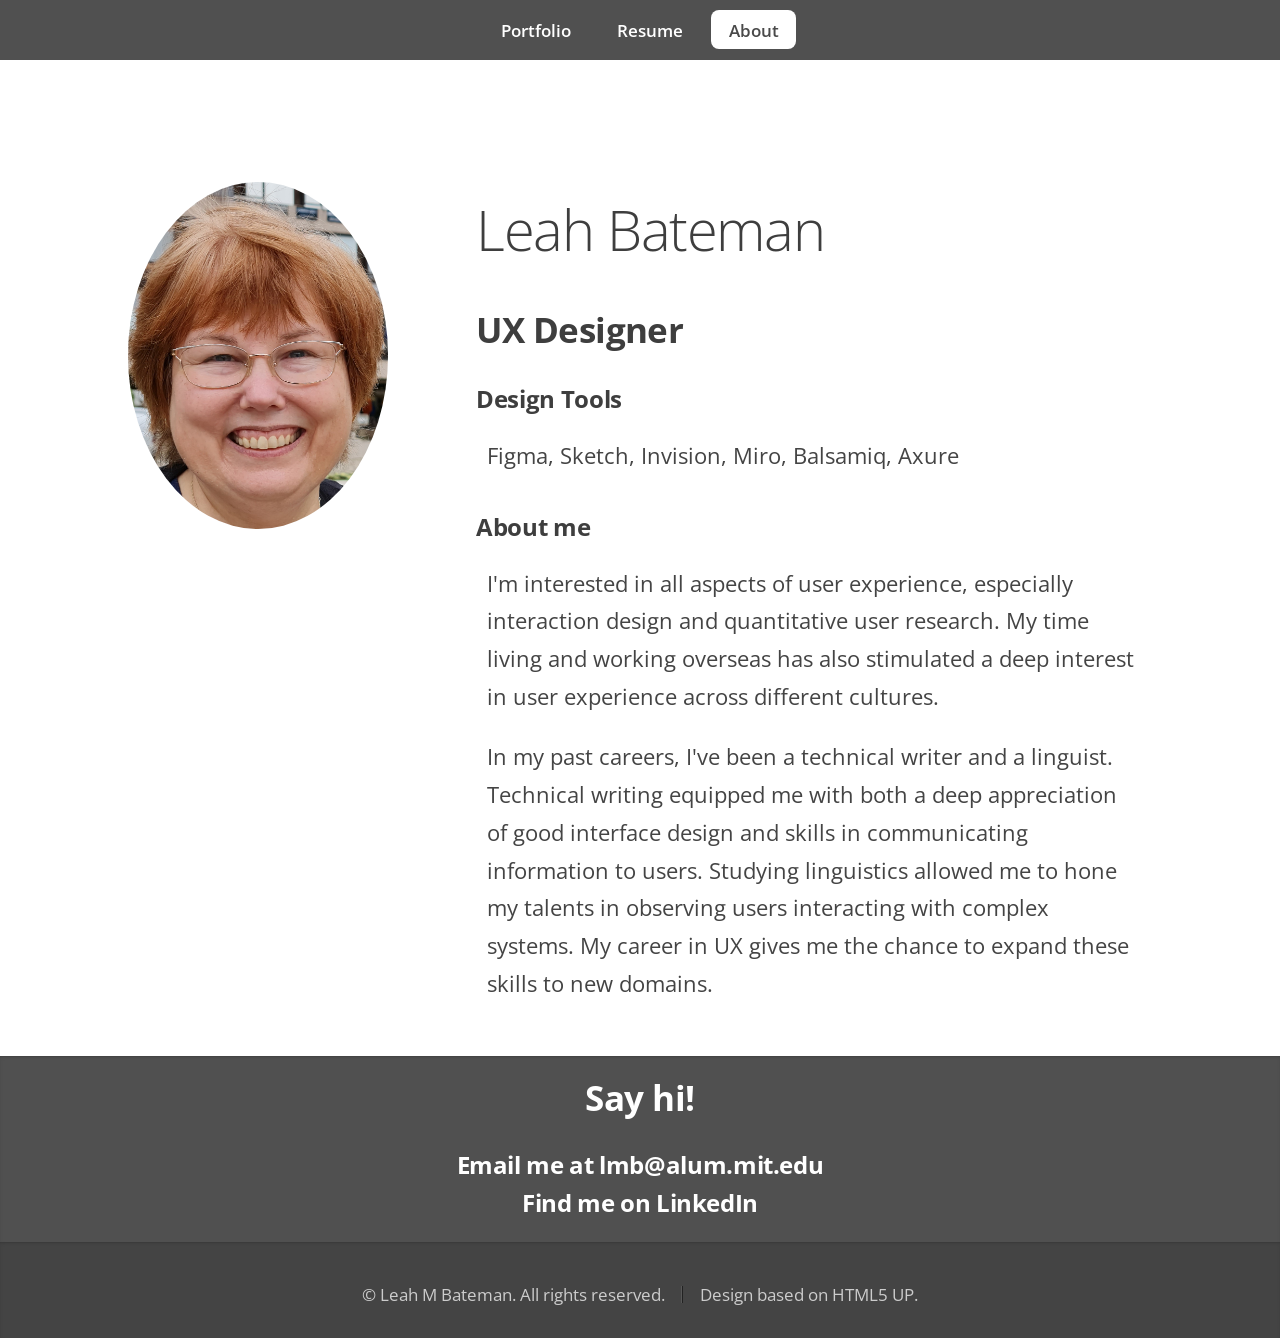
==== aboutleah.html @ 3ab640d7 "Initial commit" ====
<!DOCTYPE HTML>
<!--
	Miniport by HTML5 UP
	html5up.net | @n33co
	Free for personal and commercial use under the CCA 3.0 license (html5up.net/license)
-->
<html lang="en">
	<head>
		<title>About Leah Bateman</title>
		<meta http-equiv="content-type" content="text/html; charset=utf-8" />
		<!--[if lte IE 8]><script src="css/ie/html5shiv.js"></script><![endif]-->
		<link rel="stylesheet" href="https://fonts.googleapis.com/css?family=Lato">
		<link rel="stylesheet" href="css/style.css">
		<link rel="icon" type="image/x-icon" href="/images/favicon.ico">
		<script src="js/jquery.min.js"></script>
		<script src="js/jquery.scrolly.min.js"></script>
		<script src="js/init.js"></script>
		<!--[if lte IE 8]><link rel="stylesheet" href="css/ie/v8.css" /><![endif]-->
		<!--[if lte IE 9]><link rel="stylesheet" href="css/ie/v9.css" /><![endif]-->
	</head>
	<body>
		<div class="pagewrap index">
		
		<!-- Nav -->
			<nav id="nav">
				<ul class="container">
					<li><a href="index.html">Portfolio</a></li>
					<li><a href="resume.html">Resume</a></li>
					<li class="selected"><a href="#" class="selected">About</a></li>
					</ul>
			</nav>

		<!-- About -->
			<div class="wrapper style1 first">
				<article class="container" id="top">
					<div class="row">
						<div class="thirds">
							<span class="image fit"><img src="images/leah.jpg" alt="Photo of Leah" /></span>
						</div>
						<div class="twothirds">
							<header>
								<h1>Leah Bateman</h1>
								<h2>UX Designer</h2>
								
								<h3>Design Tools</h3>
								<p>Figma, Sketch, Invision, Miro, Balsamiq, Axure</p>
								
								<h3>About me</h3>
								<p>I'm interested in all aspects of user experience, especially interaction design and quantitative user research. My time living and working overseas has also stimulated a deep interest in user experience across different cultures.</p>
								<p>In my past careers, I've been a technical writer and a linguist. Technical writing equipped me with both a deep appreciation of good interface design and skills in communicating information to users. Studying linguistics allowed me to hone my talents in observing users interacting with complex systems. My career in UX gives me the chance to expand these skills to new domains.</p>
							</header>
						</div>
					</div>
				</article>
			</div>
			
		<!-- Contact -->
			<div class="wrapper style4">
				<article id="contact" class="container 75%">
					<header>
						<h2>Say hi!</h2>
						<h3>Email me at <span class="blockspam" aria-hidden="true">PLEASE GO AWAY!</span> lmb@<!-- sdfjsdhfkjypcs -->alum.mit.edu</h3>
						<h3><a href="https://www.linkedin.com/pub/leah-bateman/0/380/a92" target="_blank">Find me on LinkedIn</a></h3>
					</header>
				</article>
			</div>
		
		<!-- Footer -->	
			<div class="wrapper style5">
				<footer>
					<ul id="copyright">
						<li>&copy; Leah M Bateman. All rights reserved.</li><li>Design based on <a href="http://html5up.net">HTML5 UP</a>.</li>
					</ul>
				</footer>
			</div>
		</div> 

	</body>
</html>
---- css/style.css ----
@charset 'UTF-8';
@import url('http://fonts.googleapis.com/css?family=Open+Sans:300,300italic,600,600italic,700');
@import url('font-awesome.min.css');

/* This is a test */

/*
	Miniport by HTML5 UP
	html5up.net | @n33co
	Free for personal and commercial use under the CCA 3.0 license (html5up.net/license)
*/

/* Resets (http://meyerweb.com/eric/tools/css/reset/ | v2.0 | 20110126 | License: none (public domain)) */

	html,body,div,span,applet,object,iframe,h1,h2,h3,h4,h5,h6,p,blockquote,pre,a,abbr,acronym,address,big,cite,code,del,dfn,em,img,ins,kbd,q,s,samp,small,strike,strong,sub,sup,tt,var,b,u,i,center,dl,dt,dd,ol,ul,li,fieldset,form,label,legend,table,caption,tbody,tfoot,thead,tr,th,td,article,aside,canvas,details,embed,figure,figcaption,footer,header,hgroup,menu,nav,output,ruby,section,summary,time,mark,audio,video{margin:0;padding:0;border:0;font-size:100%;font:inherit;vertical-align:baseline;}article,aside,details,figcaption,figure,footer,header,hgroup,menu,nav,section{display:block;}body{line-height:1;}blockquote,q{quotes:none;}blockquote:before,blockquote:after,q:before,q:after{content:'';content:none;}table{border-collapse:collapse;border-spacing:0;}body{-webkit-text-size-adjust:none}

/* Box Model */

	*, *:before, *:after {
		-moz-box-sizing: border-box;
		-webkit-box-sizing: border-box;
		box-sizing: border-box;
	}

/*********************************************************************************/
/* Basic                                                                         */
/*********************************************************************************/

	body,input,textarea,select, p {
		font-family: 'Open Sans', sans-serif;
		font-size: 13pt;
		line-height: 1.85em;
		color: #444;
		font-weight: 400;
	}

	body.is-loading * {
		-moz-transition: none !important;
		-webkit-transition: none !important;
		-o-transition: none !important;
		-ms-transition: none !important;
		transition: none !important;
		-moz-animation: none !important;
		-webkit-animation: none !important;
		-o-animation: none !important;
		-ms-animation: none !important;
		animation: none !important;
	}
	
	a {
		/* color: #43B3E0; */
		text-decoration: none;
		-moz-transition: color .2s ease-in-out;
		-webkit-transition: color .2s ease-in-out;
		-o-transition: color .2s ease-in-out;
		-ms-transition: color .2s ease-in-out;
		transition: color .2s ease-in-out;
	}
	
/*		a:hover
		{
			color: #43bff0 !important;
		} */

		.box.style2 .image:hover, .image:focus
		{
			outline: #757575 solid 3px;
			outline-offset: 5px;
		}

		.wrapper.style4 a:hover, a:focus {
			outline: #fff solid 2px;
			outline-offset: 3px;
		}

		a img
		{
			border: 0;
		}

		.left {
			text-align: left;
		}

		.right {
			text-align: right;
		}

	b, strong
	{
		font-weight: 600;
		color: #3e3e3e;
	}

	i, em
	{
		font-style: italic;
	}

	sub
	{
		position: relative;
		top: 0.5em;
		font-size: 0.8em;
	}
	
	sup
	{
		position: relative;
		top: -0.5em;
		font-size: 0.8em;
	}

	blockquote {
		border-left: solid 0.75em #eee;
		padding: 1em 0 1em 1.5em;
		font-style: italic;
	}
				
	h1, h2, h3, h4, h5, h6 {
		color: #3e3e3e;
		margin: 0 0 1em 0;
	}
	
	h1 a, h2 a, h3 a, h4 a, h5 a, h6 a {
		text-decoration: none;
		color: inherit;
	}
	
	h1 {
		font-size: 3.25em;
		font-weight: 300;
		letter-spacing: -0.025em;
		line-height: 1em;
	}
	
	h1 strong {
		font-weight: 700;
	}
	
	h2, h3, h4, h5, h6 {
		font-weight: 700;
	}

	h2 {
		font-size: 2em;
		letter-spacing: -0.015em;
	}
	
	h3 {
		font-size: 1.4em;
		letter-spacing: -0.015em;
		margin-top: 1.5em;
		margin-bottom: 0.25em;
	}

	h4 {
		font-size: 1.2em;
		letter-spacing: -0.015em;
		margin-top: 1.25em;
		margin-bottom: 0.25em;
	}

	header {
		margin: 0 0 2em 0;
	}
	
	header > p {
			font-size: 1.25em;
			margin: 0.5em;
	}

	footer {
		margin: 1em 0 0 0;
	}
	
	footer > p {
		font-size: 1.25em;
	}

	em, i
	{
		font-style: italic;
	}

	br.clear
	{
		clear: both;
	}
	
	hr
	{
		border: 0;
		border-top: solid 1px #444;
		border-top-color: rgba(0,0,0,0.35);
		box-shadow: 0px 1px 0px 0px rgba(255,255,255,0.1);
		height: 1px;
		margin: 1em 0 2em 0;
	}


	p, ul, ol, dl, table
	{
		margin-bottom: 1em;
	}

/* Container */

	.container {
		margin-left: auto;
		margin-right: auto;
		max-width: 1024px; !important
	}

	.portfoliocontainer {
		max-width: 1200px;
		margin-left: auto;
		margin-right: auto;
	}

/* Grid */

	.row {
		border-bottom: solid 1px transparent;
		margin-top: 0.5em;
		margin-left: auto;
		margin-right: auto;
	}

	.row.default {
		max-width: 1024px;
	}

	.row.portfolio {
		width: 1200px !important;
		padding-bottom: 1.5em;
		margin: auto;
	}

	.row > * {
		float: left;
	}

	.row:after, .row:before {
		content: '';
		display: block;
		clear: both;
		height: 0;
	}

	.row.uniform > * > :first-child {
		margin-top: 0;
	}

	.row.uniform > * > :last-child {
		margin-bottom: 0;
	}

/* Section/Article */
	
		section,
		article
		{
			margin-bottom: 3em;
		}
		
		section > :last-child,
		article > :last-child
		{
			margin-bottom: 0;
		}

		section:last-child,
		article:last-child
		{
			margin-bottom: 0;
		}

/* Image */

		.image
		{
			display: inline-block;
			position: relative;
		}
		
			.image img
			{
				display: block;
				width: 100%;
			}

			.image.fit
			{
				display: block;
				width: 100%;
			}
			
			.image.featured
			{
				display: block;
				width: 100%;
				margin: 0 0 2em 0;
			}
			
				.image.featured.padded
				{
					padding: 0 6%;
				}
					
			
			.image.left
			{
				float: left;
				margin: 0 2em 2em 0;
			}
			
			.image.centered
			{
				display: block;
				margin: 0 0 2em 0;
			}

				.image.centered img
				{
					margin: 0 auto;
					width: auto;
				}

		.hero {
			width: 100%;
		}

		.non-hero {
			width: 100%;
		}

		.card {
			border: 1px solid #d9d9d9;
		}

/* Button */
	
		input[type="button"],
		input[type="submit"],
		input[type="reset"],
		.button
		{
			-webkit-appearance: none;
			position: relative;
			display: inline-block;
			color: #fff !important;
			text-decoration: none;
			font-weight: 700;
			border: 0;
			outline: 0;
			cursor: pointer;
			border-radius: 8px;
			text-shadow: -1px -1px 0.5px rgba(0,0,0,0.5);
			overflow: hidden;
			box-shadow: inset 0px 0px 0px 1px rgba(0,0,0,0.5), inset 0px 2px 1px 0px rgba(255,255,255,0.75);
			background: #43B3E0;
			background-image:	url('images/bg.png'),		-moz-linear-gradient(top, rgba(0,0,0,0), rgba(0,0,0,0.2));
			background-image:	url('images/bg.png'),		-webkit-linear-gradient(top, rgba(0,0,0,0), rgba(0,0,0,0.2));
			background-image:	url('images/bg.png'),		-o-linear-gradient(top, rgba(0,0,0,0), rgba(0,0,0,0.2));
			background-image:	url('images/bg.png'),		-ms-linear-gradient(top, rgba(0,0,0,0), rgba(0,0,0,0.2));
			background-image:	url('images/bg.png'),		linear-gradient(top, rgba(0,0,0,0), rgba(0,0,0,0.2));
			-moz-transition: background-color .2s ease-in-out;
			-webkit-transition: background-color .2s ease-in-out;
			-o-transition: background-color .2s ease-in-out;
			-ms-transition: background-color .2s ease-in-out;
			transition: background-color .2s ease-in-out;
		}

			input[type="button"]:hover,
			input[type="submit"]:hover,
			input[type="reset"]:hover,
			.button:hover
			{
				background-color: #43bff0;
				color: #fff !important;
			}
			
			input[type="button"]:active,
			input[type="submit"]:active,
			input[type="reset"]:active,
			.button:active
			{
				background-color: #3BA8D3;
				top: 1px;
			}
		
			input[type="button"].alt,
			input[type="submit"].alt,
			input[type="reset"].alt,
			.button.alt
			{
				background-color: #444;
				box-shadow: inset 0px 0px 0px 1px #242424, inset 0px 2px 1px 0px rgba(255,255,255,0.2);
			}

				input[type="button"].alt:hover,
				input[type="submit"].alt:hover,
				input[type="reset"].alt:hover,
				.button.alt:hover
				{
					background-color: #4f4f4f;
					color: #fff !important;
				}
				
				input[type="button"].alt:active,
				input[type="submit"].alt:active,
				input[type="reset"].alt:active,
				.button.alt:active
				{
					background-color: #3f3f3f;
				}

				input[type="button"],
				input[type="submit"],
				input[type="reset"],
				.button
				{
					padding: 0.5em 1.5em 0.5em 1.5em;
					font-size: 1em;
				}

					input[type="button"].big,
					input[type="submit"].big,
					input[type="reset"].big,
					.button.big
					{
						font-size: 1.25em;
						letter-spacing: -0.025em;
					}

					.project input[type="button"].big,
					.project input[type="submit"].big,
					.project input[type="reset"].big,
					.button.big
					{
						margin-top: 0.5em;
					}

/* List */

		ul
		{
		}

			ul.default
			{
				list-style: disc;
				font-size: 1.1em;
				line-height: 1.5em;
				padding-left: 1em;
			}
			
				ul.default li
				{
					padding-top: 0.5em;
					padding-left: 0.5em;
				}

				ul.default li ul {
					list-style: circle;
					margin-left: 1em;
					margin-bottom: 0;
				}
				
			ul.social
			{
				cursor: default;
				margin: 0;
			}
			
				ul.social li
				{
					position: relative;
					display: inline-block;
					margin: 0.25em;
					top: 0;
				}

					ul.social li a {
						display: block;
						width: 48px;
						height: 48px;
						border-radius: 6px;
						top: 0;
						position: relative;

						-moz-transition: top .2s ease-in-out;
						-webkit-transition: top .2s ease-in-out;
						-o-transition: top .2s ease-in-out;
						-ms-transition: top .2s ease-in-out;
						transition: top .2s ease-in-out;
					}

					ul.social li a:before {
						background-color: #444;
						background-image: url('images/bg.png'),		-moz-linear-gradient(top, rgba(0,0,0,0), rgba(0,0,0,0.2));
						background-image: url('images/bg.png'),		-ms-linear-gradient(top, rgba(0,0,0,0), rgba(0,0,0,0.2));
						background-image: url('images/bg.png'),		-o-linear-gradient(top, rgba(0,0,0,0), rgba(0,0,0,0.2));
						background-image: url('images/bg.png'),		-webkit-linear-gradient(top, rgba(0,0,0,0), rgba(0,0,0,0.2));
						background-image: url('images/bg.png'),		linear-gradient(top, rgba(0,0,0,0), rgba(0,0,0,0.2));
						border-radius: 6px;
						box-shadow: inset 0px 0px 0px 1px #282828, inset 0px 2px 1px 0px rgba(255,255,255,0.1);
						color: #2E2E2E !important;
						display: block;
						font-size: 26px;
						height: 48px;
						line-height: 48px;
						text-align: center;
						outline: 0;
						overflow: hidden;
						text-shadow: 1px 1px 0px rgba(255,255,255,0.1);
						width: 48px;

						-moz-transition: background-color .2s ease-in-out;
						-webkit-transition: background-color .2s ease-in-out;
						-o-transition: background-color .2s ease-in-out;
						-ms-transition: background-color .2s ease-in-out;
						transition: background-color .2s ease-in-out;
					}

						ul.social li a.fa-twitter		{ background-color: #2DAAE4; }
						ul.social li a.fa-facebook		{ background-color: #3C5A98; }
						ul.social li a.fa-dribbble		{ background-color: #C4376B; }
						ul.social li a.fa-linkedin		{ background-color: #006599; }
						ul.social li a.fa-tumblr		{ background-color: #51718A; }
						ul.social li a.fa-google-plus	{ background-color: #DA2713; }
						ul.social li a.fa-github		{ background-color: #FAFAFA; }
						ul.social li a.fa-rss			{ background-color: #F2600B; }
						ul.social li a.fa-instagram		{ background-color: #E0D7C8; }
						ul.social li a.fa-foursquare	{ background-color: #39A3D4; }
						ul.social li a.fa-skype			{ background-color: #10BEF1; }
						ul.social li a.fa-soundcloud	{ background-color: #FE5419; }
						ul.social li a.fa-youtube		{ background-color: #BF2E25; }
						ul.social li a.fa-blogger		{ background-color: #FF6501; }
						ul.social li a.fa-flickr		{ background-color: #0062DB; }
						ul.social li a.fa-vimeo			{ background-color: #4C8AB0; }

						ul.social li a:hover
						{
							top: -5px;
						}
						
							ul.social li a:hover:before
							{
								background-color: transparent;
							}

			ul.actions
			{
			}

				ul.actions li
				{
					display: inline-block;
					margin: 0 0 0 1em;
				}
				
					ul.actions li:first-child
					{
						margin-left: 0;
					}

		ol
		{
		}	

			ol.default
			{
				list-style: decimal;
				padding-left: 1.25em;
			}

				ol.default li
				{
					padding-left: 0.25em;
				}

		nav ul li {
			display: block;
			transition-duration: 0.5s;
		}

		nav ul li:hover {
			cursor: pointer;
		}

		nav ul li ul.dropdown {
			visibility: hidden;
			opacity: 0;
			position: absolute;
			transition: all 0.5s ease;
			margin-top: 1rem;
			left: 0;
			display: none;
		}

		nav ul li:hover > ul.dropdown,
		nav ul li ul.dropdown:hover {
			visibility: visible;
			opacity: 1;
			display: block;
		}

		nav ul li ul li {
			clear: both;
			width: 100%;
		}

/*********************************************************************************/
/* Boxes                                                                         */
/*********************************************************************************/
			
		.box {
			text-align: center;
			background: #fff;
			padding: 2em;
			box-shadow: inset 0px 0px 0px 1px rgba(0,0,0,0.15), 0px 2px 3px 0px rgba(0,0,0,0.1);
		}

		.box.style1
		{
			padding: 2em 2em 1.5em 2em;
		}

		.box.style1 h3
		{
			margin-bottom: 0.5em;
		}

		.box.style2 h3
		{
			margin-bottom: 0.25em;
		}

		.box.style2 .image
		{
			position: relative;
			left: 2em;
			top: 2em;
			padding-bottom: 2em;
			margin: -4em 0 0 -4em;
			width: auto;
		}

/*********************************************************************************/
/* Icons                                                                         */
/*********************************************************************************/

	.icon {
		text-decoration: none;
	}

		.icon:before {
			display: inline-block;
			font-family: FontAwesome;
			font-size: 1.25em;
			text-decoration: none;
			font-style: normal;
			font-weight: normal;
			line-height: 1;
			-webkit-font-smoothing:antialiased;
			-moz-osx-font-smoothing:grayscale;
		}
		
		.icon > .label {
			display: none;
		}

		.icon.featured
		{
			color: #EA8A95;
			display: block;
			margin: 0 0 1.5em 0;
			cursor: default;
		}
		
			.icon.featured:before
			{
				font-size: 6em;
			}

/*********************************************************************************/
/* Wrappers                                                                      */
/*********************************************************************************/

	.wrapper
	{
		text-align: center;
		padding: 1.5em 0 1em 0;
		box-shadow: inset 0px 1px 0px 0px rgba(0,0,0,0.05), inset 0px 2px 3px 0px rgba(0,0,0,0.1);
	}

		.wrapper.first
		{
			padding-top: 10em;
			box-shadow: none;
		}

		.wrapper.style1
		{
			background-image: none;
			background-color: #fff;
		}
		
		.wrapper.style2
		{
			background-color: #fafafa;
			text-shadow: 1px 1px 0px #fff;
		}
		
		.wrapper.style3
		{
			background-color: #fff;
			margin-top: 0;
			margin-bottom: 0;
		}

		.wrapper.style4
		{
			background-color: #505050;
			color: #fff;
		}

		.wrapper.style4 h3 {
			margin-top: 0;
		}

		.wrapper.style5
		{
			background-color: #444;
			color: #fff;
		}

		.wrapper.style4 h1, 
		.wrapper.style4 h2, 
		.wrapper.style4 h3, 
		.wrapper.style4 h4, 
		.wrapper.style4 h5, 
		.wrapper.style4 h6
		{
			color: #fff;
		}
		
/*********************************************************************************/
/* Nav                                                                           */
/*********************************************************************************/

	#nav {
		background-color: #505050;
		text-align: center;
		position: fixed;
		left: 0;
		top: 0;
		width: 100%;
		z-index: 10000;
		cursor: default;
 		overflow: hidden;
 	}
	
	#nav ul {
		margin-bottom: 0;
	}

	#nav li {
		display: inline-block;
	}
	
	#nav a.selected {
		background-color: #fff;
		color: #494949;
	}

	#nav a {
			position: relative;
			display: block;
			color: #fff;
			font-weight: 600;
			text-decoration: none;
			padding: 0.2em 1em 0.2em 1em;
			border-radius: 8px;
			margin: 0.6em 0.2em 0.6em 0.2em;
			outline: 0;			
			-moz-transition: background-color .2s ease-in-out;
			-webkit-transition: background-color .2s ease-in-out;
			-o-transition: background-color .2s ease-in-out;
			-ms-transition: background-color .2s ease-in-out;
			transition: background-color .2s ease-in-out;
	}
		
	#nav a:hover {
		color: #fff !important;
		background: #000;
	}

	#nav a:focus {
		outline: #fff solid 2px;
		outline-offset: 3px;
	}

	#nav a.active:before {
		content: '';
		display: block;
		position: absolute;
		bottom: -0.6em;
		left: 50%;
		margin-left: -0.75em;
		border-left: solid 0.75em transparent;
		border-right: solid 0.75em transparent;
		border-top: solid 0.6em #282828;
	}

	#nav a:active {
		background: #484848;
	}

/*********************************************************************************/
/* Articles                                                                      */
/*********************************************************************************/

	#top .image {
			width: 15em;
			border-radius: 50%;
			margin: 0;
	}

	#top .image img	{
		border-radius: 50%;
	}

	#top p a {
		color: inherit;
	}

	#top {
		text-align: left;
	}

	#top h1 {
		margin-top: 0.35em;
	}

	#top p {
		font-size: 1.25em;
		line-height: 1.75em;
		padding-top: 0.5em;
	}
	
	.project #top p {
		font-size: 1.1em;
		line-height: 1.5em;
		padding-top: 0.5em;
		margin-bottom: 0.5em;
	}
	
	#contact footer {
		font-size: 0.9em;
	}

	#contact p {
		color: #fff;
	}

/*********************************************************************************/
/* Copyright                                                                     */
/*********************************************************************************/

	#copyright {
		font-size: 1em;
		line-height: 1em;
	}
	
	#copyright a {
		color: inherit;

		-moz-transition: color .2s ease-in-out;
		-webkit-transition: color .2s ease-in-out;
		-o-transition: color .2s ease-in-out;
		-ms-transition: color .2s ease-in-out;
		transition: color .2s ease-in-out;
	}
	
	#copyright a:hover {
		color: #fff;
	}

	#copyright li {
		color: #ccc;
		display: inline-block;
		border-left: solid 1px rgba(0,0,0,0.5);
		box-shadow: -1px 0px 0px 0px rgba(255,255,255,0.1);
		padding: 0 0 0 1em;
		margin: 0 0 0 1em;
	}
	
	#copyright li:first-child {
		border: 0;
		box-shadow: none;
		padding-left: 0;
		margin-left: 0;
	}

/*********************************************************************************/
/* Anti-spam                                                                     */
/*********************************************************************************/

	span.blockspam {
	  display: none;
	}

/*********************************************************************************/
/* Additions by Leah                                                             */
/*********************************************************************************/

	span.bold {
		font-weight: 600;
	}

	.caption {
		font-size: .9em;
		font-style: italic;
	}

	.portfoliopage {
		max-width: 1024px;
		margin: auto;
	}

	.previousnext {
		max-width: 1024px;
		margin-left: auto;
		margin-right: auto;
		margin-top: 0.5em;
		margin-bottom: 0.5em;
	}

	.previousnext a {
		color: #00080;
	}

	.previousnext a:focus, a:hover {
		outline: #757575 2px solid;
		outline-offset: 5px;
	}

	.previousnext:after, .previousnext:before {
		content: '';
		display: block;
		clear: both;
		height: 0;
	}

	.alignleft {
		float: left;
	}

	.alignright {
		float: right;
	}

	.centered {
		width: 33.33%;
		margin: 0 auto;
		float: none;
	}

	.thirds {
		width: 31%;
		margin-right: 3%;
	}

	.thirds:last-child {
		margin-right: 0 !important;
	}

	.twothirds {
		width: 66%;
		margin-right: 0 !important;
	}

@media only screen and (max-width: 1199px) and (min-width: 992px) {
			/*********************************************************************************/
			/* Basic                                                                         */
			/*********************************************************************************/

				body
				{
					min-width: 960px;
				}

				body,input,textarea,select
				{
					font-size: 11pt;
				}

				header
				{
					margin: 0 0 0 0;
				}
				
			/*********************************************************************************/
			/* Wrappers                                                                      */
			/*********************************************************************************/

				.wrapper
				{
					padding: 2em 0 1em 0;
					text-align: center;
				}
				
					.wrapper.first
					{
						padding-top: 8em;
					}

					.wrapper.style4 .row-special
					{
						margin: 2em 0 0 0;
						padding: 0em 0 0em 0;
					}

			/*********************************************************************************/
			/* Articles                                                                      */
			/*********************************************************************************/

				#top
				{
				}

					#top .image
					{
						width: 19.5em;
						height: 19.5em;
						margin: 0;
					}
			}

@media only screen and (max-width: 991px) and (min-width: 768px) {...}

@media only screen and (max-width: 767px) and (min-width: 600px) {...}

@media only screen and (max-width: 600px) {
			/*********************************************************************************/
			/* Basic                                                                         */
			/*********************************************************************************/

				body,input,textarea,select {
					line-height: 1.75em;
					font-size: 10pt;
					letter-spacing: 0;
				}

				h1, h2, h3, h4, h5, h6 {
					font-size: 1.25em;
					margin: 0 0 0.4em 0;
				}

				h1 {
					font-size: 2.5em;
					line-height: 1.25em;
					margin-bottom: 0.75em;
				}
				
				h2 {
					font-size: 1.75em;
				}
				
				h3 {
					font-size: 1.5em;
				}
				
				p {
					font-size: 1.25em;
				}

				header {
					margin: 0 0 2em 0;
				}
				
				header > p {
					font-size: 1.3em;
					line-height: 1.5em;
				}

				footer {
					margin: 2.5em 0 0 0;
				}
				
				footer > p {
					font-size: 1.25em;
				}

				hr {
					margin: 1.5em 0 2em 0;
				}

				/* Section/Article */
				
				section, article {
					clear: both;
				}

				/* Button */

				input[type="button"], input[type="submit"], input[type="reset"], .button {
					text-align: center;
					font-size: 1.2em;
					width: 100%;
					padding: 1em 0 1em 0;
				}

				/* List */

					ul
					{
					}

						ul.social
						{
							padding: 1em 0.5em 0 0.5em;
						}

							ul.social li
							{
								margin: 0.5em 0.5em 0.5em 0.5em;
							}

								ul.social li a
								{
									top: 0 !important;
								}

									ul.social li a:before
									{
										background-color: transparent !important;
									}

						ul.actions
						{
							margin: 0;
						}

							ul.actions li
							{
								display: block;
								margin: 10px 0 0 0;
							}
							
								ul.actions li:first-child
								{
									margin-top: 0;
								}

				/* Box */

					.box
					{
						padding: 30px 20px 30px 20px;
						margin: 0 0 20px 0 !important;
					}

						.box h3
						{
							margin-bottom: 0.25em;
						}

						.box .image.centered
						{
							margin-bottom: 1em;
						}

						.box .image.featured
						{
							position: relative;
							left: 20px;
							top: 20px;
							margin: -50px 0 50px -40px;
							width: auto;
						}

			/*********************************************************************************/
			/* Wrappers                                                                      */
			/*********************************************************************************/

				.wrapper
				{
					padding: 3em 15px 1em 15px;
					text-align: center;
				}

					.wrapper.first
					{
						padding-top: 5em;
					}
				
			/*********************************************************************************/
			/* Nav                                                                           */
			/*********************************************************************************/

					#nav a
					{
						padding: 0.5em;
					}
					
			/*********************************************************************************/
			/* Articles                                                                      */
			/*********************************************************************************/

					#top .image
					{
						width: 70%;
						height: auto;
						margin: 0 auto 1.75em auto;
					}
					
					.project #top .image {
						margin-top: 2.5em;
					}
				
					#contact footer
					{
						margin: 0;
					}
					
			/*********************************************************************************/
			/* Copyright                                                                     */
			/*********************************************************************************/

				#copyright
				{
					font-size: 1em;
					margin: 0;
				}
				
					#copyright li
					{
						display: block;
					}}
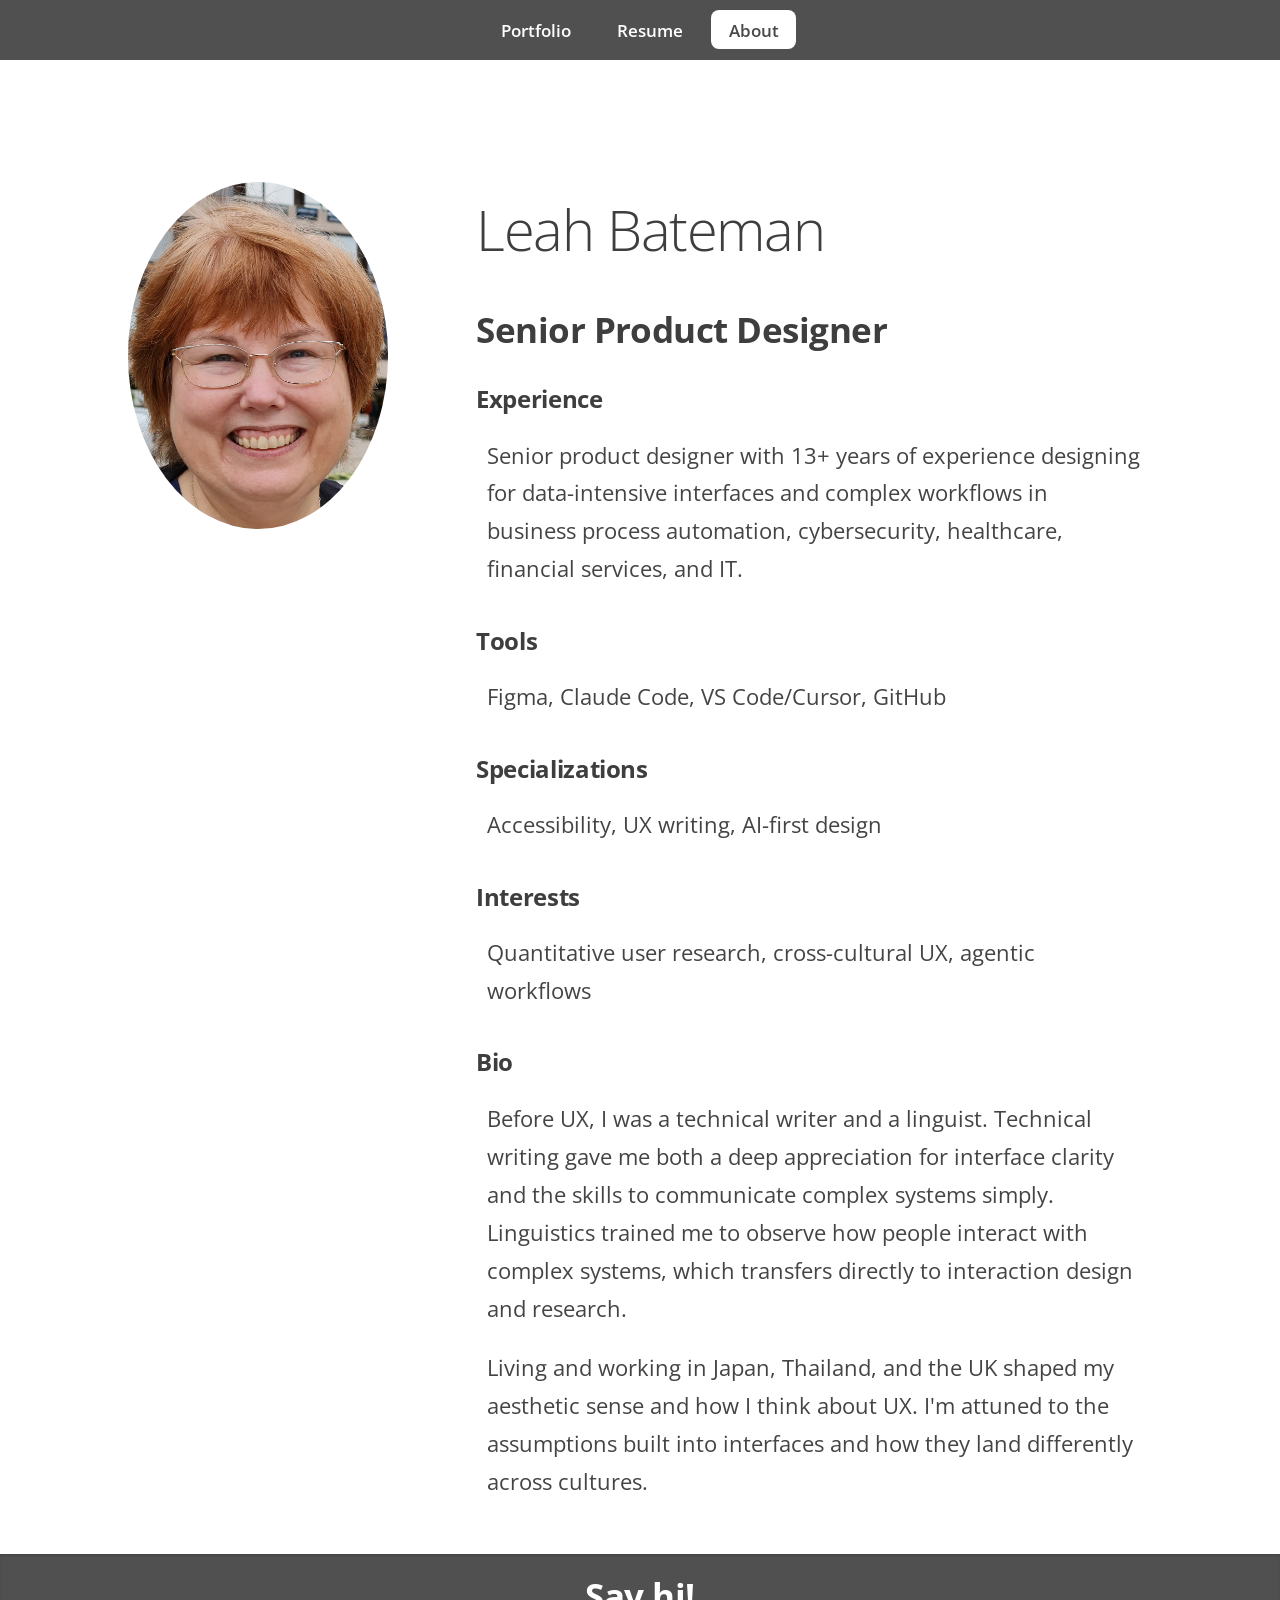
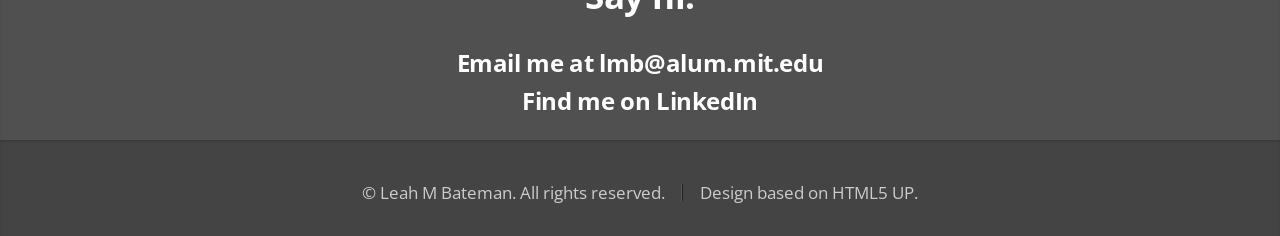
==== commit 4abde684: "Update about page" ====
--- a/aboutleah.html
+++ b/aboutleah.html
@@ -15,8 +15,6 @@
 		<script src="js/jquery.min.js"></script>
 		<script src="js/jquery.scrolly.min.js"></script>
 		<script src="js/init.js"></script>
-		<!--[if lte IE 8]><link rel="stylesheet" href="css/ie/v8.css" /><![endif]-->
-		<!--[if lte IE 9]><link rel="stylesheet" href="css/ie/v9.css" /><![endif]-->
 	</head>
 	<body>
 		<div class="pagewrap index">
@@ -40,14 +38,23 @@
 						<div class="twothirds">
 							<header>
 								<h1>Leah Bateman</h1>
-								<h2>UX Designer</h2>
+								<h2>Senior Product Designer</h2>
 								
-								<h3>Design Tools</h3>
-								<p>Figma, Sketch, Invision, Miro, Balsamiq, Axure</p>
+								<h3>Experience</h3>
+								<p>Senior product designer with 13+ years of experience designing for data-intensive interfaces and complex workflows in business process automation, cybersecurity, healthcare, financial services, and IT.</p>
+
+								<h3>Tools</h3>
+								<p>Figma, Claude Code, VS Code/Cursor, GitHub</p>
+
+								<h3>Specializations</h3>
+								<p>Accessibility, UX writing, AI-first design</p>
+
+								<h3>Interests</h3>
+								<p>Quantitative user research, cross-cultural UX, agentic workflows</p>
 								
-								<h3>About me</h3>
-								<p>I'm interested in all aspects of user experience, especially interaction design and quantitative user research. My time living and working overseas has also stimulated a deep interest in user experience across different cultures.</p>
-								<p>In my past careers, I've been a technical writer and a linguist. Technical writing equipped me with both a deep appreciation of good interface design and skills in communicating information to users. Studying linguistics allowed me to hone my talents in observing users interacting with complex systems. My career in UX gives me the chance to expand these skills to new domains.</p>
+								<h3>Bio</h3>
+								<p>Before UX, I was a technical writer and a linguist. Technical writing gave me both a deep appreciation for interface clarity and the skills to communicate complex systems simply. Linguistics trained me to observe how people interact with complex systems, which transfers directly to interaction design and research.</p>
+								<p>Living and working in Japan, Thailand, and the UK shaped my aesthetic sense and how I think about UX. I'm attuned to the assumptions built into interfaces and how they land differently across cultures.</p>
 							</header>
 						</div>
 					</div>
@@ -60,7 +67,7 @@
 					<header>
 						<h2>Say hi!</h2>
 						<h3>Email me at <span class="blockspam" aria-hidden="true">PLEASE GO AWAY!</span> lmb@<!-- sdfjsdhfkjypcs -->alum.mit.edu</h3>
-						<h3><a href="https://www.linkedin.com/pub/leah-bateman/0/380/a92" target="_blank">Find me on LinkedIn</a></h3>
+						<h3><a href="https://www.linkedin.com/in/leahbateman" target="_blank">Find me on LinkedIn</a></h3>
 					</header>
 				</article>
 			</div>
